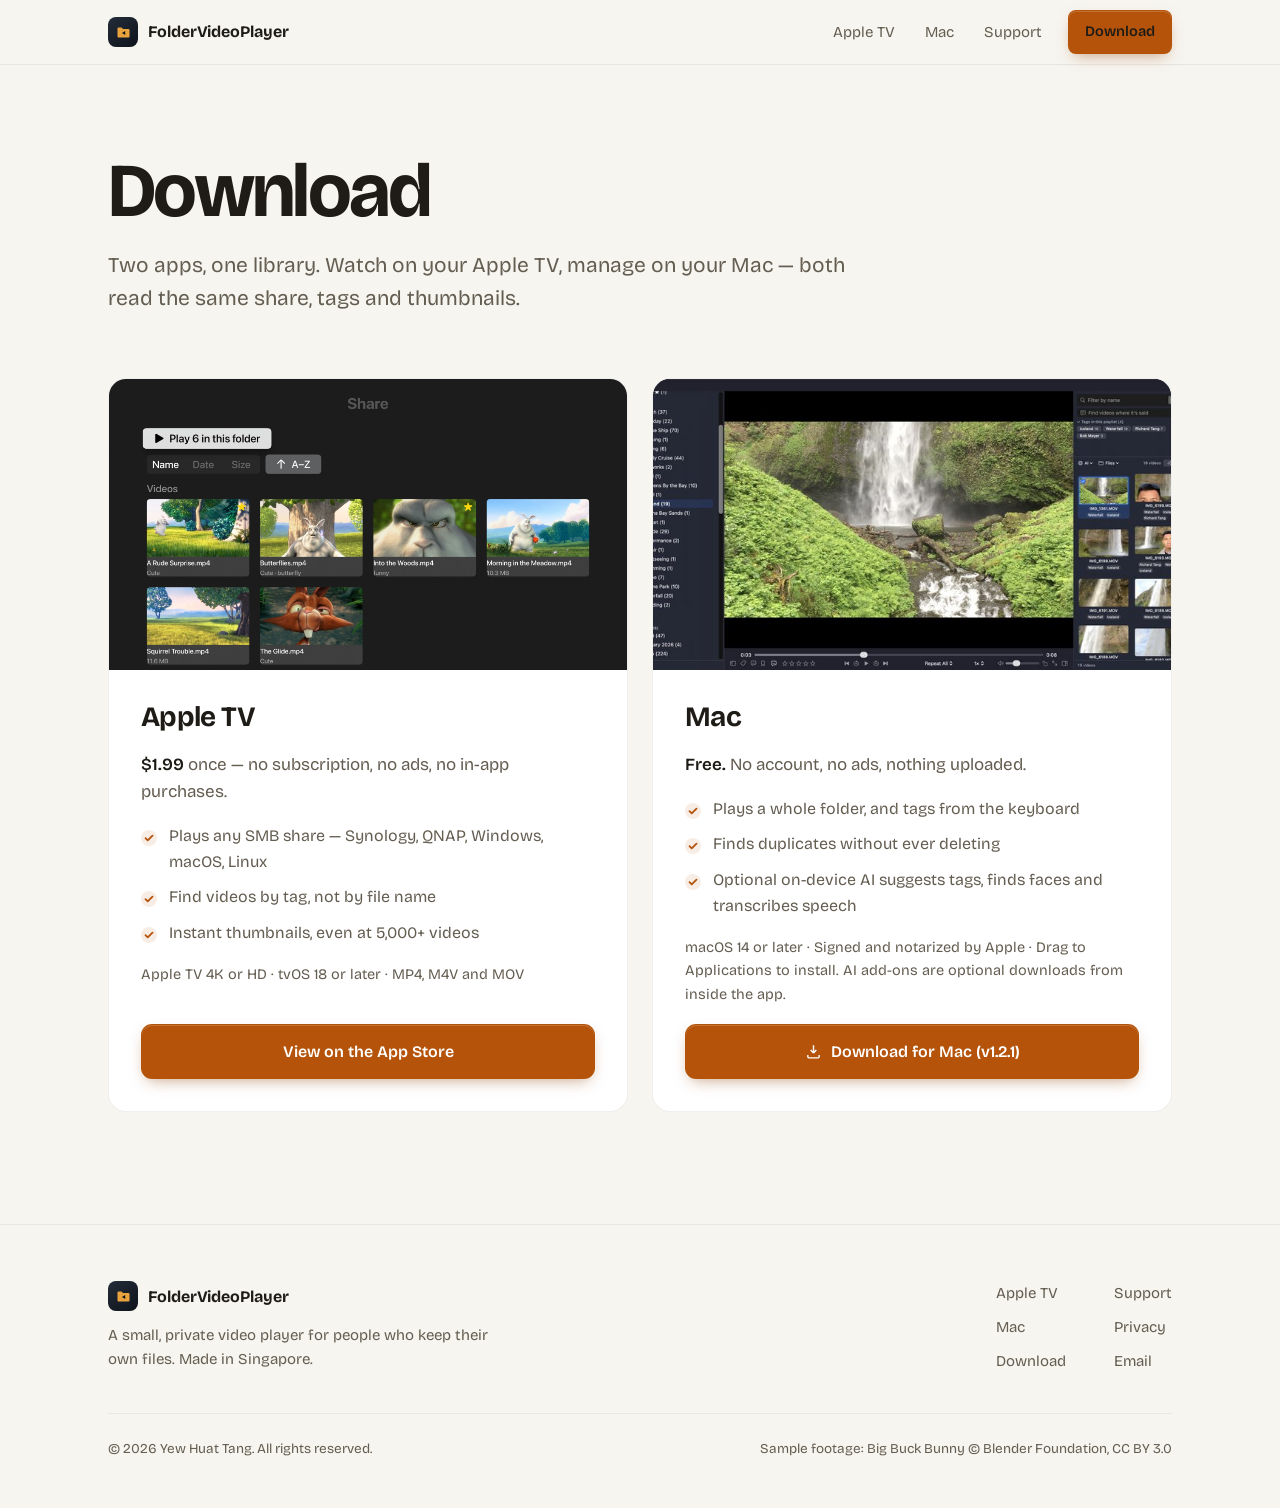
==== download.html @ 803bd21a "chore(site): download buttons point at Mac 1.2.1 Co-Authored-By: Claude Opus 5.5 <noreply@anthropic." ====
<!DOCTYPE html>
<html lang="en">
<head>
<meta charset="UTF-8">
<meta name="viewport" content="width=device-width, initial-scale=1.0">
<title>Download — FolderVideoPlayer for Apple TV &amp; Mac</title>
<meta name="description" content="Download FolderVideoPlayer: the SMB video player app for Apple TV and the free Mac companion — same shares, same tags, same thumbnails. No accounts, no cloud.">
<link rel="canonical" href="https://foldervideoplayer.tangrick.com/download">
<meta property="og:type" content="website">
<meta property="og:site_name" content="FolderVideoPlayer">
<meta property="og:url" content="https://foldervideoplayer.tangrick.com/download">
<meta property="og:title" content="Download — FolderVideoPlayer for Apple TV &amp; Mac">
<meta property="og:description" content="Download FolderVideoPlayer: the SMB video player app for Apple TV and the free Mac companion — same shares, same tags, same thumbnails. No accounts, no cloud.">
<meta property="og:image" content="https://foldervideoplayer.tangrick.com/img/og.jpg?v=20260928">
<meta name="twitter:card" content="summary_large_image">
<link rel="preconnect" href="https://fonts.googleapis.com">
<link rel="preconnect" href="https://fonts.gstatic.com" crossorigin>
<link href="https://fonts.googleapis.com/css2?family=Bricolage+Grotesque:opsz,wght@12..96,400..700&display=swap" rel="stylesheet">
<link rel="stylesheet" href="/site.css">
<script defer src='https://static.cloudflareinsights.com/beacon.min.js' data-cf-beacon='{"token": "4cf432e0536145aca0c6495345f89d56"}'></script>
</head>
<body>
<a class="skip" href="#main">Skip to content</a>

<header class="top">
  <div class="wrap">
    <a class="brand" href="/" aria-label="FolderVideoPlayer home">
      <span class="mark"><svg viewBox="0 0 24 24" fill="none" aria-hidden="true"><path d="M3.5 6.5A1.5 1.5 0 0 1 5 5h4.2l2 2.2H19a1.5 1.5 0 0 1 1.5 1.5v8.8a1.5 1.5 0 0 1-1.5 1.5H5A1.5 1.5 0 0 1 3.5 17.5v-11Z" fill="#e8a33d"/><path d="M9.8 12.6l4.6-2.6v5.4l-4.6-2.8Z" fill="#0e131b"/></svg></span>
      <span class="name">FolderVideoPlayer</span>
    </a>
    <nav class="nav" aria-label="Main">
      <a href="/">Apple&nbsp;TV</a>
      <a href="/mac">Mac</a>
      <a href="/support">Support</a>
      <a class="btn btn-primary" href="/download" aria-current="page">Download</a>
    </nav>
  </div>
</header>

<main id="main">

  <section class="pagehead">
    <div class="wrap">
      <h1>Download</h1>
      <p class="lede">Two apps, one library. Watch on your Apple&nbsp;TV, manage on your Mac — both read the same share, tags and thumbnails.</p>
    </div>
  </section>

  <section style="padding-top:0;border-top:0">
    <div class="wrap plats">

      <article class="plat" id="apple-tv">
        <div class="shot"><img src="/img/tv-library.jpg?v=20260928" alt="FolderVideoPlayer on Apple TV showing a folder of video thumbnails" width="2000" height="1125"></div>
        <div class="body">
          <h2 style="font-size:28px">Apple&nbsp;TV</h2>
          <p class="muted" data-paid="<b>$1.99</b> once — no subscription, no ads, no in-app purchases."><b>Free until 31&nbsp;Oct&nbsp;2026</b>, then $1.99 once. No subscription.</p>
          <ul class="checks">
            <li>Plays any SMB share — Synology, QNAP, Windows, macOS, Linux</li>
            <li>Find videos by tag, not by file name</li>
            <li>Instant thumbnails, even at 5,000+ videos</li>
          </ul>
          <p class="meta">Apple&nbsp;TV 4K or HD · tvOS&nbsp;18 or later · MP4, M4V and MOV</p>
          <a class="btn btn-primary" href="https://apps.apple.com/app/id6808935262">View on the App Store</a>
        </div>
      </article>

      <article class="plat" id="desktop">
        <div class="shot"><img src="/img/mac-workspace-768.jpg" alt="FolderVideoPlayer for Mac with the tag sidebar, the video playing and poster frames" width="768" height="394" style="aspect-ratio:16/9;object-fit:cover;object-position:top"></div>
        <div class="body">
          <h2 style="font-size:28px">Mac</h2>
          <p class="muted"><b>Free.</b> No account, no ads, nothing uploaded.</p>
          <ul class="checks">
            <li>Plays a whole folder, and tags from the keyboard</li>
            <li>Finds duplicates without ever deleting</li>
            <li>Optional on-device AI suggests tags, finds faces and transcribes speech</li>
          </ul>
          <p class="meta">macOS&nbsp;14 or later · Signed and notarized by Apple · Drag to Applications to install. AI add-ons are optional downloads from inside the app.</p>
          <a class="btn btn-primary" href="https://github.com/tangrick/FolderVideoPlayer/releases/download/v1.2.1/FolderVideoPlayer-v1.2.1.dmg">
            <svg viewBox="0 0 24 24" fill="none" stroke="currentColor" stroke-width="2" aria-hidden="true"><path d="M12 3v11m0 0 4-4m-4 4-4-4"/><path d="M4 17v2.5A1.5 1.5 0 0 0 5.5 21h13a1.5 1.5 0 0 0 1.5-1.5V17"/></svg>
            Download for Mac (v1.2.1)
          </a>
        </div>
      </article>

    </div>
  </section>

</main>

<footer>
  <div class="wrap">
    <div class="foot">
      <div>
        <a class="brand" href="/"><span class="mark"><svg viewBox="0 0 24 24" fill="none" aria-hidden="true"><path d="M3.5 6.5A1.5 1.5 0 0 1 5 5h4.2l2 2.2H19a1.5 1.5 0 0 1 1.5 1.5v8.8a1.5 1.5 0 0 1-1.5 1.5H5A1.5 1.5 0 0 1 3.5 17.5v-11Z" fill="#e8a33d"/><path d="M9.8 12.6l4.6-2.6v5.4l-4.6-2.8Z" fill="#0e131b"/></svg></span>FolderVideoPlayer</a>
        <p>A small, private video player for people who keep their own files. Made in Singapore.</p>
      </div>
      <nav aria-label="Footer">
        <a href="/">Apple&nbsp;TV</a>
        <a href="/support">Support</a>
        <a href="/mac">Mac</a>
        <a href="/privacy">Privacy</a>
        <a href="/download">Download</a>
        <a href="mailto:richardtang@me.com">Email</a>
      </nav>
    </div>
    <div class="fine">
      <span>© 2026 Yew Huat Tang. All rights reserved.</span>
      <span>Sample footage: Big Buck Bunny © Blender Foundation, CC BY 3.0</span>
    </div>
  </div>
</footer>
<script src="/site.js"></script>
</body>
</html>
---- site.css ----
/* FolderVideoPlayer — shared site styles */
:root{
  --bg:#f7f5f0;
  --surface:#ffffff;
  --sunk:#efebe2;
  --ink:#1f1c17;
  --mut:#645d51;
  --line:rgba(40,34,24,.12);
  --line2:rgba(40,34,24,.07);
  --acc:#b45309;
  --acc-deep:#8f4208;
  --acc-soft:rgba(180,83,9,.1);
  --night:#171411;
  --night-ink:#f3efe7;
  --night-mut:#a79f92;
  --night-line:rgba(255,245,230,.1);
  --font:"Bricolage Grotesque",ui-sans-serif,system-ui,-apple-system,sans-serif;
  --r:14px;
  --wrap:1120px;
}
*{margin:0;padding:0;box-sizing:border-box}
html{scroll-behavior:smooth;-webkit-text-size-adjust:100%}
body{
  background:var(--bg);color:var(--ink);
  font-family:var(--font);font-size:17px;line-height:1.6;
  -webkit-font-smoothing:antialiased;
}
img{display:block;max-width:100%;height:auto}
a{color:inherit}
p a,li a,td a{color:var(--acc-deep);text-decoration:underline;text-decoration-thickness:1px;text-underline-offset:3px}
p a:hover,li a:hover{color:var(--acc)}
b,strong{font-weight:600;color:var(--ink)}
::selection{background:rgba(180,83,9,.2)}
:focus-visible{outline:2px solid var(--acc);outline-offset:3px;border-radius:6px}
kbd{font-family:inherit;font-size:.88em;font-weight:600;padding:1px 6px;border:1px solid var(--line);border-bottom-width:2px;border-radius:6px;background:var(--surface)}

.wrap{max-width:var(--wrap);margin:0 auto;padding:0 28px}
.skip{position:absolute;left:-999px;top:8px;background:var(--ink);color:#fff;padding:8px 14px;border-radius:8px;z-index:50}
.skip:focus{left:12px}

/* ---------- header ---------- */
.top{position:sticky;top:0;z-index:30;background:rgba(247,245,240,.9);backdrop-filter:saturate(1.4) blur(12px);-webkit-backdrop-filter:saturate(1.4) blur(12px);border-bottom:1px solid var(--line2)}
.top .wrap{display:flex;align-items:center;justify-content:space-between;height:64px;gap:20px}
.brand{display:flex;align-items:center;gap:10px;font-weight:700;font-size:16px;text-decoration:none;letter-spacing:-.005em}
.mark{width:30px;height:30px;border-radius:8px;flex:0 0 auto;background:linear-gradient(145deg,#232c39,#0e131b);display:grid;place-items:center}
.mark svg{width:17px;height:17px}
.nav{display:flex;align-items:center;gap:6px;font-size:15px}
.nav a{text-decoration:none;color:var(--mut);padding:7px 12px;border-radius:8px;transition:color .2s,background .2s}
.nav a:hover{color:var(--ink);background:var(--sunk)}
.nav a[aria-current="page"]{color:var(--ink);font-weight:600}
.nav .btn{margin-left:8px;padding:9px 16px;font-size:14.5px;color:#fff}
.nav .btn:hover{color:#fff;background:var(--acc-deep)}

/* ---------- buttons ---------- */
.btn{display:inline-flex;align-items:center;justify-content:center;gap:9px;padding:14px 22px;border-radius:11px;font:inherit;font-weight:600;font-size:16px;text-decoration:none;border:1px solid transparent;cursor:pointer;transition:background .2s,border-color .2s,box-shadow .2s,transform .2s}
.btn svg{width:17px;height:17px;flex:0 0 auto}
.btn-primary{background:var(--acc);color:#fff;box-shadow:0 1px 0 rgba(255,255,255,.18) inset,0 6px 16px -6px rgba(143,66,8,.55)}
.btn-primary:hover{background:var(--acc-deep)}
.btn-secondary{background:var(--surface);color:var(--ink);border-color:var(--line)}
.btn-secondary:hover{border-color:rgba(40,34,24,.28)}
.btn:active{transform:translateY(1px)}
.btn:disabled{opacity:.55;cursor:default}
.btns{display:flex;flex-wrap:wrap;gap:12px}

/* ---------- type ---------- */
h1,h2,h3{font-weight:700;letter-spacing:-.025em;line-height:1.08;text-wrap:balance}
h1{font-size:clamp(42px,6.2vw,76px);letter-spacing:-.035em;line-height:1}
h2{font-size:clamp(30px,3.6vw,44px)}
h3{font-size:19px;letter-spacing:-.012em;line-height:1.3}
.lede{font-size:clamp(18px,1.7vw,21px);color:var(--mut);max-width:54ch;line-height:1.55}
.muted{color:var(--mut)}
.small{font-size:14.5px;color:var(--mut)}

/* ---------- sections ---------- */
section{padding:112px 0}
section + section{border-top:1px solid var(--line2)}
.head{max-width:680px;margin-bottom:56px}
.head p{margin-top:16px;color:var(--mut);font-size:18px}

/* hero */
.hero{padding:88px 0 0;overflow:hidden}
.hero h1{max-width:12ch}
.hero .lede{margin-top:24px}
.hero .btns{margin-top:36px}
.hero .note{margin-top:18px;font-size:15px;color:var(--mut)}
.hero .note b{color:var(--acc-deep)}
.screen{margin-top:72px;border-radius:18px 18px 0 0;background:#0c0b0a;padding:10px 10px 0;box-shadow:0 30px 80px -40px rgba(60,40,10,.55)}
.screen img{border-radius:10px 10px 0 0;width:100%;aspect-ratio:16/9;object-fit:cover}
@media (prefers-reduced-motion:no-preference){
  .screen{animation:lift 1.1s cubic-bezier(.16,1,.3,1) both .1s}
  @keyframes lift{from{transform:translateY(48px);box-shadow:0 10px 30px -20px rgba(60,40,10,.3)}}
}

/* three points */
.points{display:grid;grid-template-columns:repeat(3,1fr);gap:48px}
.points > div{border-top:2px solid var(--ink);padding-top:22px}
.points p{margin-top:10px;color:var(--mut);font-size:16px}

/* feature rows */
.row{display:grid;grid-template-columns:1fr 1.25fr;gap:72px;align-items:center}
.row + .row{margin-top:120px}
.row.flip > :first-child{order:2}
.row .text p{margin-top:16px;color:var(--mut)}
.row .text ul{margin-top:20px}
.shot{border-radius:var(--r);overflow:hidden;background:#0c0b0a;box-shadow:0 24px 60px -34px rgba(60,40,10,.5)}
.shot img{width:100%}
.shot.pad{padding:8px}
.shot.pad img{border-radius:8px}
figure figcaption{margin-top:14px;font-size:14.5px;color:var(--mut);max-width:60ch}

/* checklists */
.checks{list-style:none;display:grid;gap:10px}
.checks li{position:relative;padding-left:28px;color:var(--mut)}
.checks li::before{content:"";position:absolute;left:0;top:.42em;width:16px;height:16px;border-radius:50%;background:var(--acc-soft) url("data:image/svg+xml,%3Csvg xmlns='http://www.w3.org/2000/svg' viewBox='0 0 16 16'%3E%3Cpath d='m4.5 8.2 2.2 2.2 4.8-4.8' fill='none' stroke='%23b45309' stroke-width='1.8' stroke-linecap='round' stroke-linejoin='round'/%3E%3C/svg%3E") center/16px no-repeat}
.checks li b{color:var(--ink)}

/* steps */
.steps{list-style:none;counter-reset:s;display:grid;gap:22px;margin-top:28px}
.steps li{counter-increment:s;display:grid;grid-template-columns:32px 1fr;gap:14px;color:var(--mut)}
.steps li::before{content:counter(s);width:32px;height:32px;border-radius:50%;border:1px solid var(--line);background:var(--surface);display:grid;place-items:center;font-weight:700;font-size:14px;color:var(--ink)}
.steps li b{display:block;color:var(--ink);margin-bottom:2px}

/* dark band */
.night{background:var(--night);color:var(--night-ink);border-top:0}
.night + section{border-top:0}
.night h2,.night h3,.night b{color:var(--night-ink)}
.night p,.night .head p,.night .grid2 p,.night .muted{color:var(--night-mut)}
.night .btn-secondary{background:transparent;color:var(--night-ink);border-color:var(--night-line)}
.night .btn-secondary:hover{border-color:rgba(255,245,230,.3)}
.night p a{color:#f0b46a}

/* two-up promo */
.promo{display:grid;grid-template-columns:1fr 1.15fr;gap:64px;align-items:center}
.promo .btns{margin-top:32px}
.promo .shot{box-shadow:0 30px 70px -30px rgba(0,0,0,.7)}

/* facts / pricing */
.facts{display:grid;grid-template-columns:1.1fr 1fr;gap:64px;align-items:start}
.facts dl{display:grid;grid-template-columns:auto 1fr;border-top:1px solid var(--line)}
.facts dt,.facts dd{padding:16px 0;border-bottom:1px solid var(--line)}
.facts dt{font-weight:600;padding-right:28px;white-space:nowrap}
.facts dd{color:var(--mut)}
.price{color:var(--acc-deep);font-size:clamp(34px,4vw,48px);font-weight:700;letter-spacing:-.03em;line-height:1.05}
.price + p{margin-top:12px;color:var(--mut)}

/* tables */
.table{width:100%;border-collapse:collapse;font-size:15.5px}
.table th{text-align:left;font-size:13.5px;font-weight:600;color:var(--mut);padding:0 16px 10px 0;border-bottom:1px solid var(--line)}
.table td{padding:14px 16px 14px 0;border-bottom:1px solid var(--line2);color:var(--mut);vertical-align:top}
.table td:first-child{color:var(--ink);font-weight:600;white-space:nowrap}
.table td:last-child,.table th:last-child{text-align:right;white-space:nowrap;padding-right:0;font-variant-numeric:tabular-nums;color:var(--ink)}

/* feature grid (text only) */
.grid2{display:grid;grid-template-columns:1fr 1fr;gap:48px 64px}
.grid2 p{margin-top:10px;color:var(--mut);font-size:16px}
.ico{width:40px;height:40px;border-radius:10px;background:var(--acc-soft);display:grid;place-items:center;margin-bottom:18px;color:var(--acc)}
.ico svg{width:20px;height:20px}

/* page header (inner pages) */
.pagehead{padding:88px 0 64px}
.pagehead .lede{margin-top:20px}
.pagehead .btns{margin-top:32px}
.pagehead .note{margin-top:16px;font-size:15px;color:var(--mut)}

/* platform panels (download) */
.plats{display:grid;grid-template-columns:1fr 1fr;gap:24px}
.plat{background:var(--surface);border:1px solid var(--line2);border-radius:18px;overflow:hidden;display:flex;flex-direction:column}
.plat .shot{border-radius:0;box-shadow:none}
.plat .body{padding:32px;display:flex;flex-direction:column;gap:18px;flex:1}
.plat .meta{font-size:14.5px;color:var(--mut)}
.plat .checks{font-size:16px}
.plat .btn{margin-top:auto}

/* FAQ */
.faq{max-width:780px;border-top:1px solid var(--line)}
.faq details{border-bottom:1px solid var(--line)}
.faq summary{list-style:none;cursor:pointer;padding:22px 44px 22px 0;position:relative;font-weight:600;font-size:18px;letter-spacing:-.01em}
.faq summary::-webkit-details-marker{display:none}
.faq summary::after{content:"";position:absolute;right:6px;top:50%;width:11px;height:11px;margin-top:-8px;border-right:2px solid var(--mut);border-bottom:2px solid var(--mut);transform:rotate(45deg);transition:transform .25s}
.faq details[open] summary::after{transform:rotate(-135deg);margin-top:-2px}
.faq summary:hover{color:var(--acc-deep)}
.faq .a{padding:0 0 24px;color:var(--mut);max-width:68ch}

/* form */
.form{background:var(--surface);border:1px solid var(--line2);border-radius:18px;padding:36px}
.form .two{display:grid;grid-template-columns:1fr 1fr;gap:0 18px}
.field{margin-bottom:18px}
.field label{display:block;font-size:14.5px;font-weight:600;margin-bottom:7px}
.field label span{color:var(--mut);font-weight:400}
.field input,.field textarea{width:100%;background:var(--bg);border:1px solid var(--line);border-radius:10px;padding:12px 14px;font:inherit;font-size:16px;color:var(--ink);transition:border-color .2s,box-shadow .2s,background .2s}
.field textarea{resize:vertical;min-height:150px}
.field input::placeholder,.field textarea::placeholder{color:#958d80}
.field input:focus,.field textarea:focus{outline:none;background:var(--surface);border-color:var(--acc);box-shadow:0 0 0 3px rgba(180,83,9,.15)}
.field input[type="file"]{padding:10px 12px;cursor:pointer}
.field input[type="file"]::file-selector-button{font:inherit;font-size:14.5px;font-weight:600;color:var(--ink);background:var(--surface);border:1px solid var(--line);border-radius:8px;padding:7px 13px;margin-right:12px;cursor:pointer;transition:border-color .2s}
.field input[type="file"]::file-selector-button:hover{border-color:var(--acc);color:var(--acc-deep)}
.picnote{margin-top:8px}
.pics{list-style:none;display:grid;gap:8px;margin-top:14px}
.pics li{display:flex;align-items:center;gap:12px;padding:8px;border:1px solid var(--line2);border-radius:10px;background:var(--surface);font-size:14.5px}
.pics img{width:60px;height:40px;object-fit:cover;border-radius:6px;background:var(--sunk);flex:0 0 auto}
.pics span{flex:1;min-width:0;overflow:hidden;text-overflow:ellipsis;white-space:nowrap;color:var(--mut)}
.pics .rm{font:inherit;font-size:14px;font-weight:600;color:var(--acc-deep);background:none;border:0;padding:6px 8px;border-radius:8px;cursor:pointer}
.pics .rm:hover{background:var(--acc-soft)}
.formrow{display:flex;align-items:center;gap:18px;flex-wrap:wrap}
.formstatus{margin-top:18px;font-size:15px;font-weight:600;display:none;align-items:center;gap:9px}
.formstatus.ok{color:#17693a;display:flex}
.formstatus.err{color:#a8231b;display:flex}
.formstatus .i{width:18px;height:18px;flex:0 0 auto}
.support{display:grid;grid-template-columns:1.35fr 1fr;gap:64px;align-items:start}
.support > *{min-width:0}
.aside h3{margin-bottom:10px}
.aside p{color:var(--mut);font-size:16px}
.aside p + h3{margin-top:36px}

/* long-form (privacy) */
.prose{max-width:720px}
.prose h2{font-size:26px;margin:56px 0 14px}
.prose p,.prose li{color:var(--mut)}
.prose p + p{margin-top:14px}
.prose ul{margin:14px 0 14px 22px;display:grid;gap:8px}
.prose .callout{margin-top:20px;padding:18px 20px;border-radius:12px;background:var(--sunk);font-size:16px}

/* CTA band */
.cta-band{text-align:center}
.cta-band h2{max-width:18ch;margin:0 auto}
.cta-band p{margin:16px auto 0;max-width:52ch;color:var(--mut);font-size:18px}
.cta-band .btns{justify-content:center;margin-top:32px}

/* ---------- footer ---------- */
footer{border-top:1px solid var(--line2);padding:56px 0 48px;font-size:15px}
.foot{display:flex;justify-content:space-between;gap:40px;flex-wrap:wrap}
.foot p{color:var(--mut);margin-top:12px;max-width:38ch}
.foot nav{display:grid;grid-template-columns:repeat(2,auto);gap:10px 48px;align-content:start}
.foot nav a{color:var(--mut);text-decoration:none}
.foot nav a:hover{color:var(--ink)}
.fine{margin-top:40px;padding-top:24px;border-top:1px solid var(--line2);display:flex;justify-content:space-between;gap:12px 32px;flex-wrap:wrap;color:var(--mut);font-size:13.5px}

/* ---------- responsive ---------- */
@media (max-width:900px){
  section{padding:88px 0}
  .row,.promo,.facts,.support,.plats{grid-template-columns:1fr;gap:40px}
  .row.flip > :first-child{order:0}
  .row + .row{margin-top:88px}
  .points{grid-template-columns:1fr;gap:36px}
  .grid2{grid-template-columns:1fr;gap:40px}
}
@media (max-width:600px){
  body{font-size:16px}
  .wrap{padding:0 20px}
  section{padding:72px 0}
  .brand .name{display:none}
  .top .wrap{gap:8px}
  .nav{gap:0;font-size:14px}
  .nav a{padding:7px 7px}
  .nav .btn{margin-left:4px;padding:8px 11px;font-size:14px}
  .hero{padding-top:56px}
  .screen{margin-top:48px;padding:6px 6px 0;border-radius:12px 12px 0 0}
  .pagehead{padding:56px 0 40px}
  .btns .btn{flex:1 1 100%}
  .form{padding:0;background:none;border:0;border-radius:0}
  .form .field input,.form .field textarea{background:var(--surface)}
  .form .two{grid-template-columns:1fr}
  .facts dl{grid-template-columns:1fr}
  .facts dt{padding-bottom:2px;border-bottom:0}
  .facts dd{padding-top:0}
  .table td:first-child{white-space:normal}
}
@media (prefers-reduced-motion:reduce){*{transition:none!important;animation:none!important;scroll-behavior:auto!important}}
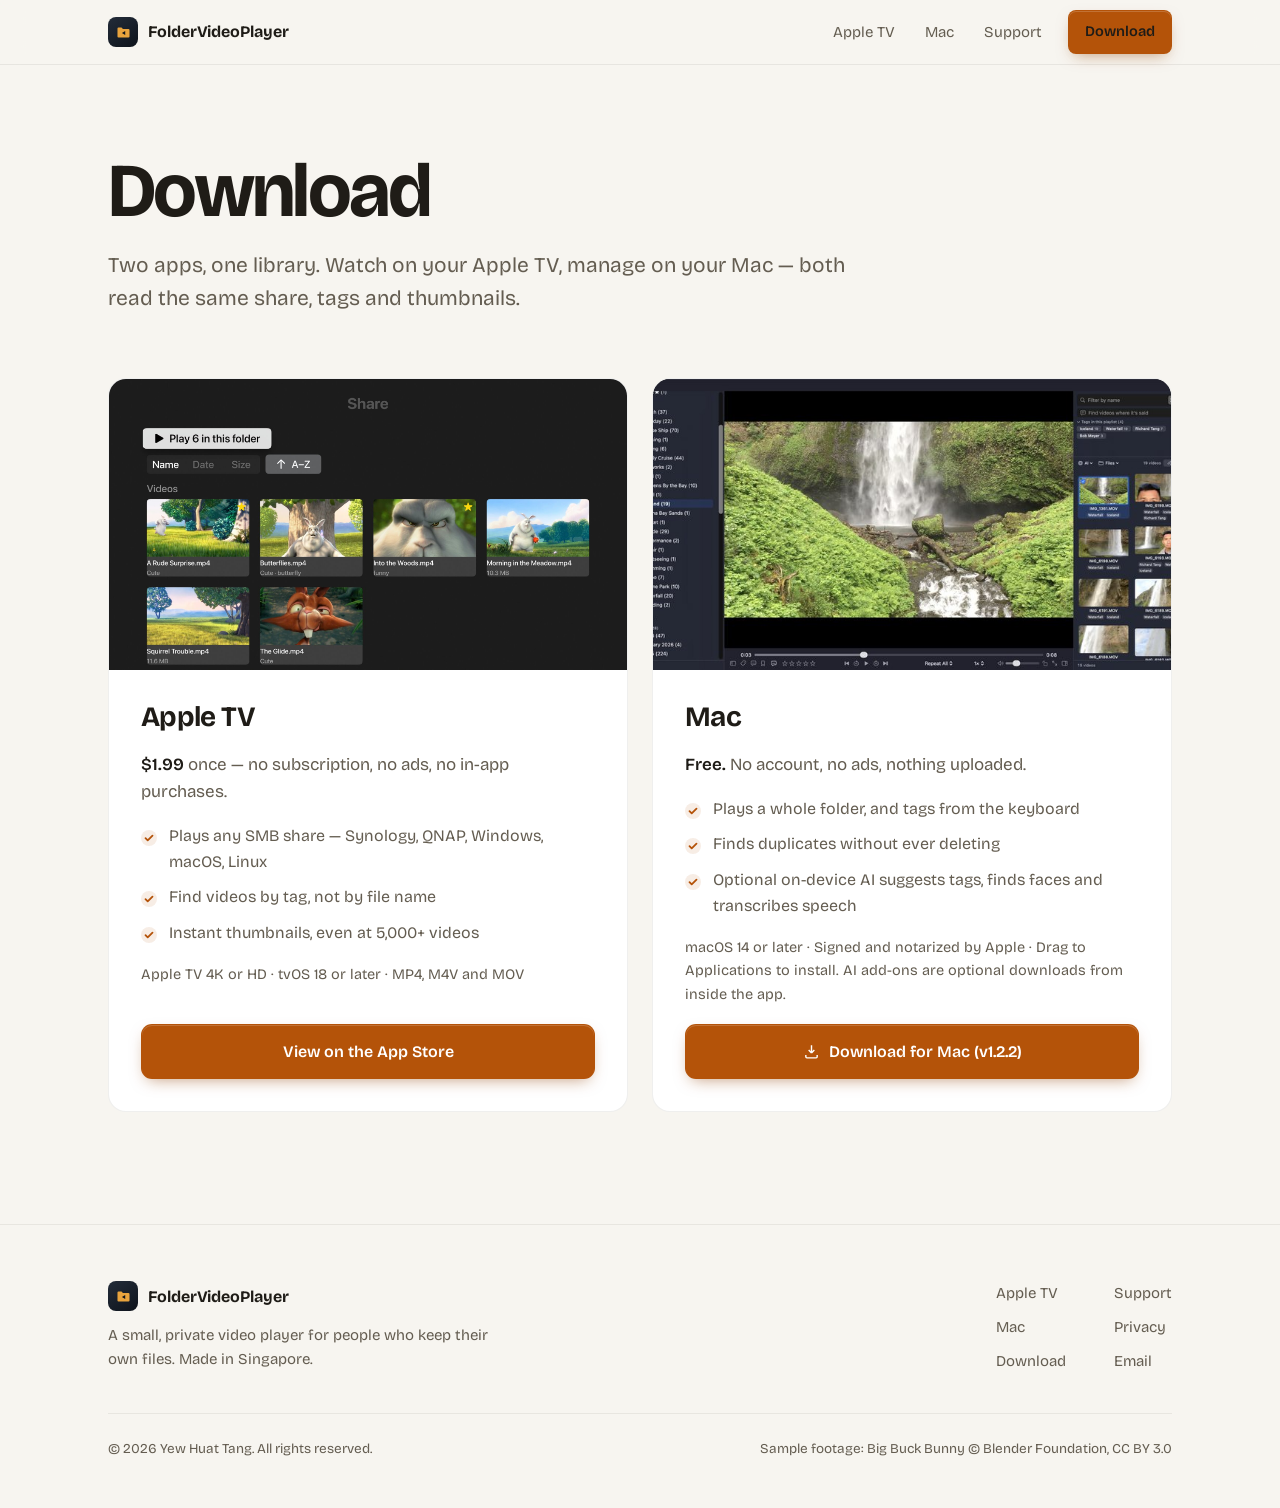
==== commit 341e2e0f: "chore(site): download buttons point at Mac 1.2.2 Co-Authored-By: Claude Sonnet 5.5 <noreply@anthropi" ====
--- a/download.html
+++ b/download.html
@@ -75,9 +75,9 @@
             <li>Optional on-device AI suggests tags, finds faces and transcribes speech</li>
           </ul>
           <p class="meta">macOS&nbsp;14 or later · Signed and notarized by Apple · Drag to Applications to install. AI add-ons are optional downloads from inside the app.</p>
-          <a class="btn btn-primary" href="https://github.com/tangrick/FolderVideoPlayer/releases/download/v1.2.1/FolderVideoPlayer-v1.2.1.dmg">
+          <a class="btn btn-primary" href="https://github.com/tangrick/FolderVideoPlayer/releases/download/v1.2.2/FolderVideoPlayer-v1.2.2.dmg">
             <svg viewBox="0 0 24 24" fill="none" stroke="currentColor" stroke-width="2" aria-hidden="true"><path d="M12 3v11m0 0 4-4m-4 4-4-4"/><path d="M4 17v2.5A1.5 1.5 0 0 0 5.5 21h13a1.5 1.5 0 0 0 1.5-1.5V17"/></svg>
-            Download for Mac (v1.2.1)
+            Download for Mac (v1.2.2)
           </a>
         </div>
       </article>
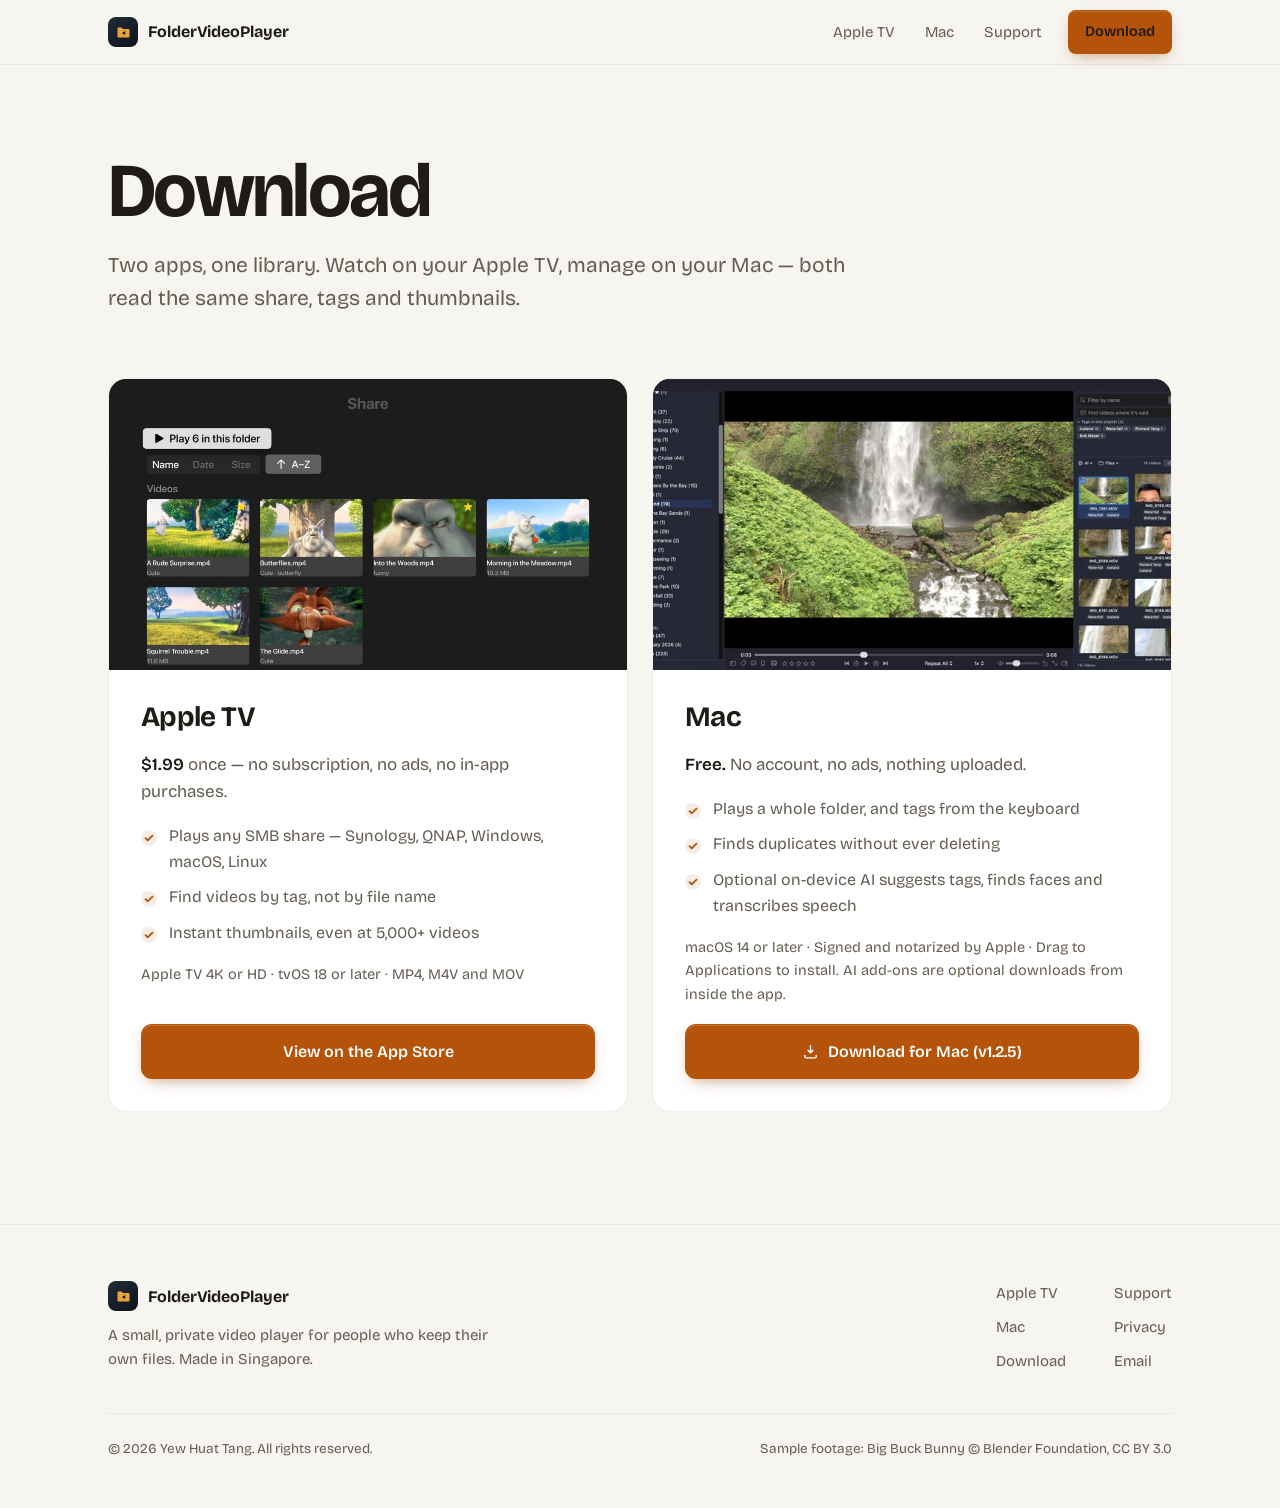
==== commit 3cb2c08e: "chore(site): download buttons point at Mac 1.2.5 Co-Authored-By: Claude Opus 5.5 <noreply@anthropic." ====
--- a/download.html
+++ b/download.html
@@ -75,9 +75,9 @@
             <li>Optional on-device AI suggests tags, finds faces and transcribes speech</li>
           </ul>
           <p class="meta">macOS&nbsp;14 or later · Signed and notarized by Apple · Drag to Applications to install. AI add-ons are optional downloads from inside the app.</p>
-          <a class="btn btn-primary" href="https://github.com/tangrick/FolderVideoPlayer/releases/download/v1.2.2/FolderVideoPlayer-v1.2.2.dmg">
+          <a class="btn btn-primary" href="https://github.com/tangrick/FolderVideoPlayer/releases/download/v1.2.5/FolderVideoPlayer-v1.2.5.dmg">
             <svg viewBox="0 0 24 24" fill="none" stroke="currentColor" stroke-width="2" aria-hidden="true"><path d="M12 3v11m0 0 4-4m-4 4-4-4"/><path d="M4 17v2.5A1.5 1.5 0 0 0 5.5 21h13a1.5 1.5 0 0 0 1.5-1.5V17"/></svg>
-            Download for Mac (v1.2.2)
+            Download for Mac (v1.2.5)
           </a>
         </div>
       </article>
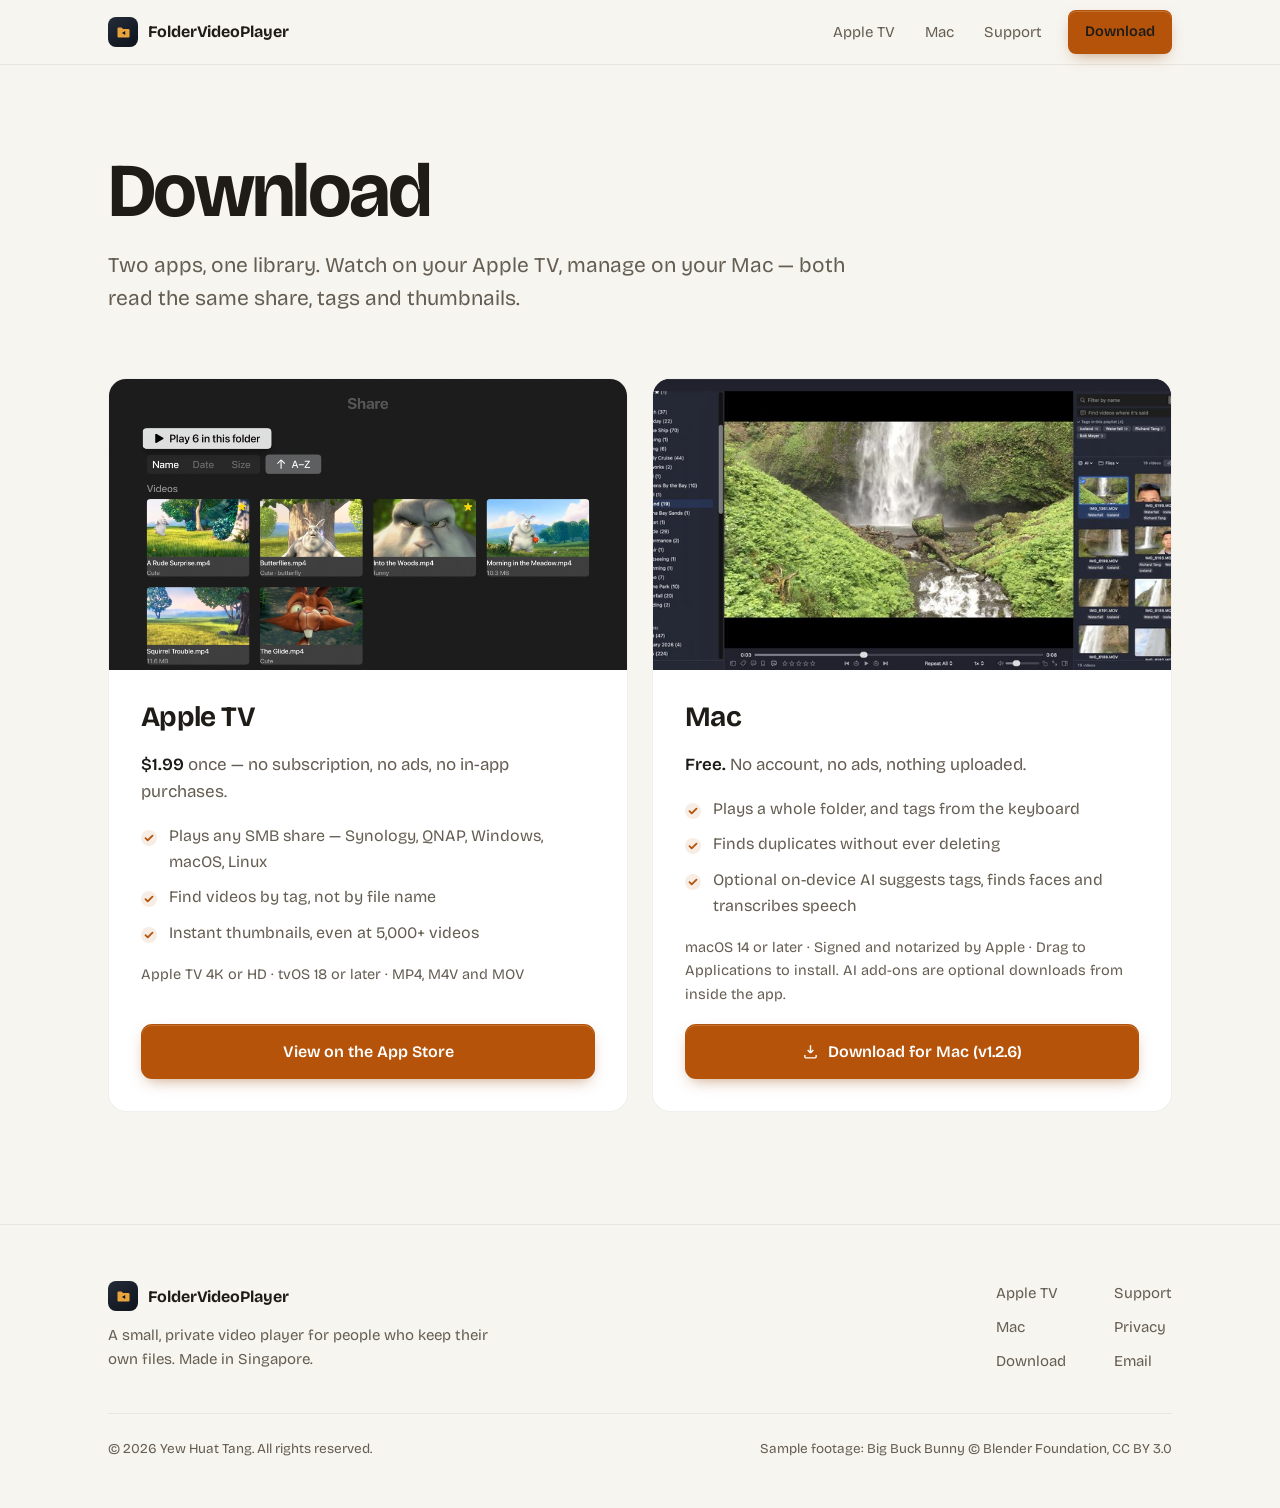
==== commit bd7c940d: "chore(site): download buttons point at Mac 1.2.6" ====
--- a/download.html
+++ b/download.html
@@ -75,9 +75,9 @@
             <li>Optional on-device AI suggests tags, finds faces and transcribes speech</li>
           </ul>
           <p class="meta">macOS&nbsp;14 or later · Signed and notarized by Apple · Drag to Applications to install. AI add-ons are optional downloads from inside the app.</p>
-          <a class="btn btn-primary" href="https://github.com/tangrick/FolderVideoPlayer/releases/download/v1.2.5/FolderVideoPlayer-v1.2.5.dmg">
+          <a class="btn btn-primary" href="https://github.com/tangrick/FolderVideoPlayer/releases/download/v1.2.6/FolderVideoPlayer-v1.2.6.dmg">
             <svg viewBox="0 0 24 24" fill="none" stroke="currentColor" stroke-width="2" aria-hidden="true"><path d="M12 3v11m0 0 4-4m-4 4-4-4"/><path d="M4 17v2.5A1.5 1.5 0 0 0 5.5 21h13a1.5 1.5 0 0 0 1.5-1.5V17"/></svg>
-            Download for Mac (v1.2.5)
+            Download for Mac (v1.2.6)
           </a>
         </div>
       </article>
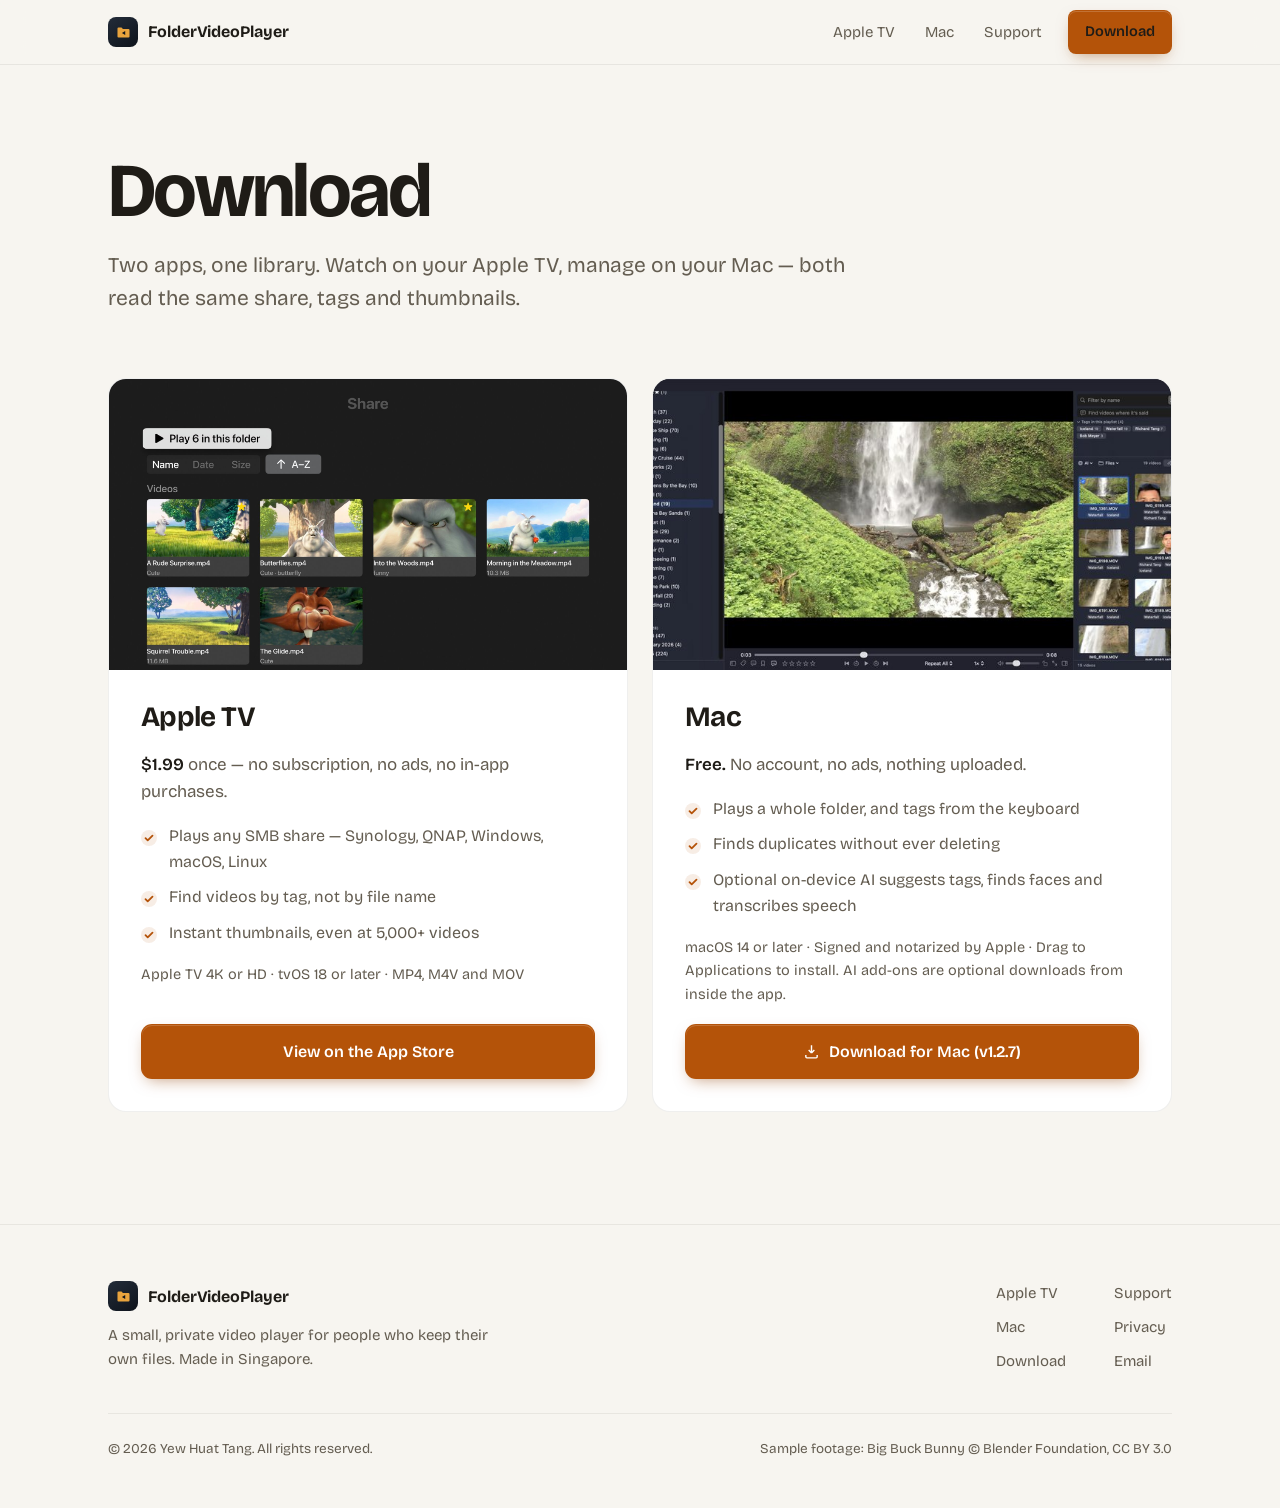
==== commit 5c247507: "chore(site): download buttons point at Mac 1.2.7 Co-Authored-By: Claude Opus 5.5 <noreply@anthropic." ====
--- a/download.html
+++ b/download.html
@@ -75,9 +75,9 @@
             <li>Optional on-device AI suggests tags, finds faces and transcribes speech</li>
           </ul>
           <p class="meta">macOS&nbsp;14 or later · Signed and notarized by Apple · Drag to Applications to install. AI add-ons are optional downloads from inside the app.</p>
-          <a class="btn btn-primary" href="https://github.com/tangrick/FolderVideoPlayer/releases/download/v1.2.6/FolderVideoPlayer-v1.2.6.dmg">
+          <a class="btn btn-primary" href="https://github.com/tangrick/FolderVideoPlayer/releases/download/v1.2.7/FolderVideoPlayer-v1.2.7.dmg">
             <svg viewBox="0 0 24 24" fill="none" stroke="currentColor" stroke-width="2" aria-hidden="true"><path d="M12 3v11m0 0 4-4m-4 4-4-4"/><path d="M4 17v2.5A1.5 1.5 0 0 0 5.5 21h13a1.5 1.5 0 0 0 1.5-1.5V17"/></svg>
-            Download for Mac (v1.2.6)
+            Download for Mac (v1.2.7)
           </a>
         </div>
       </article>
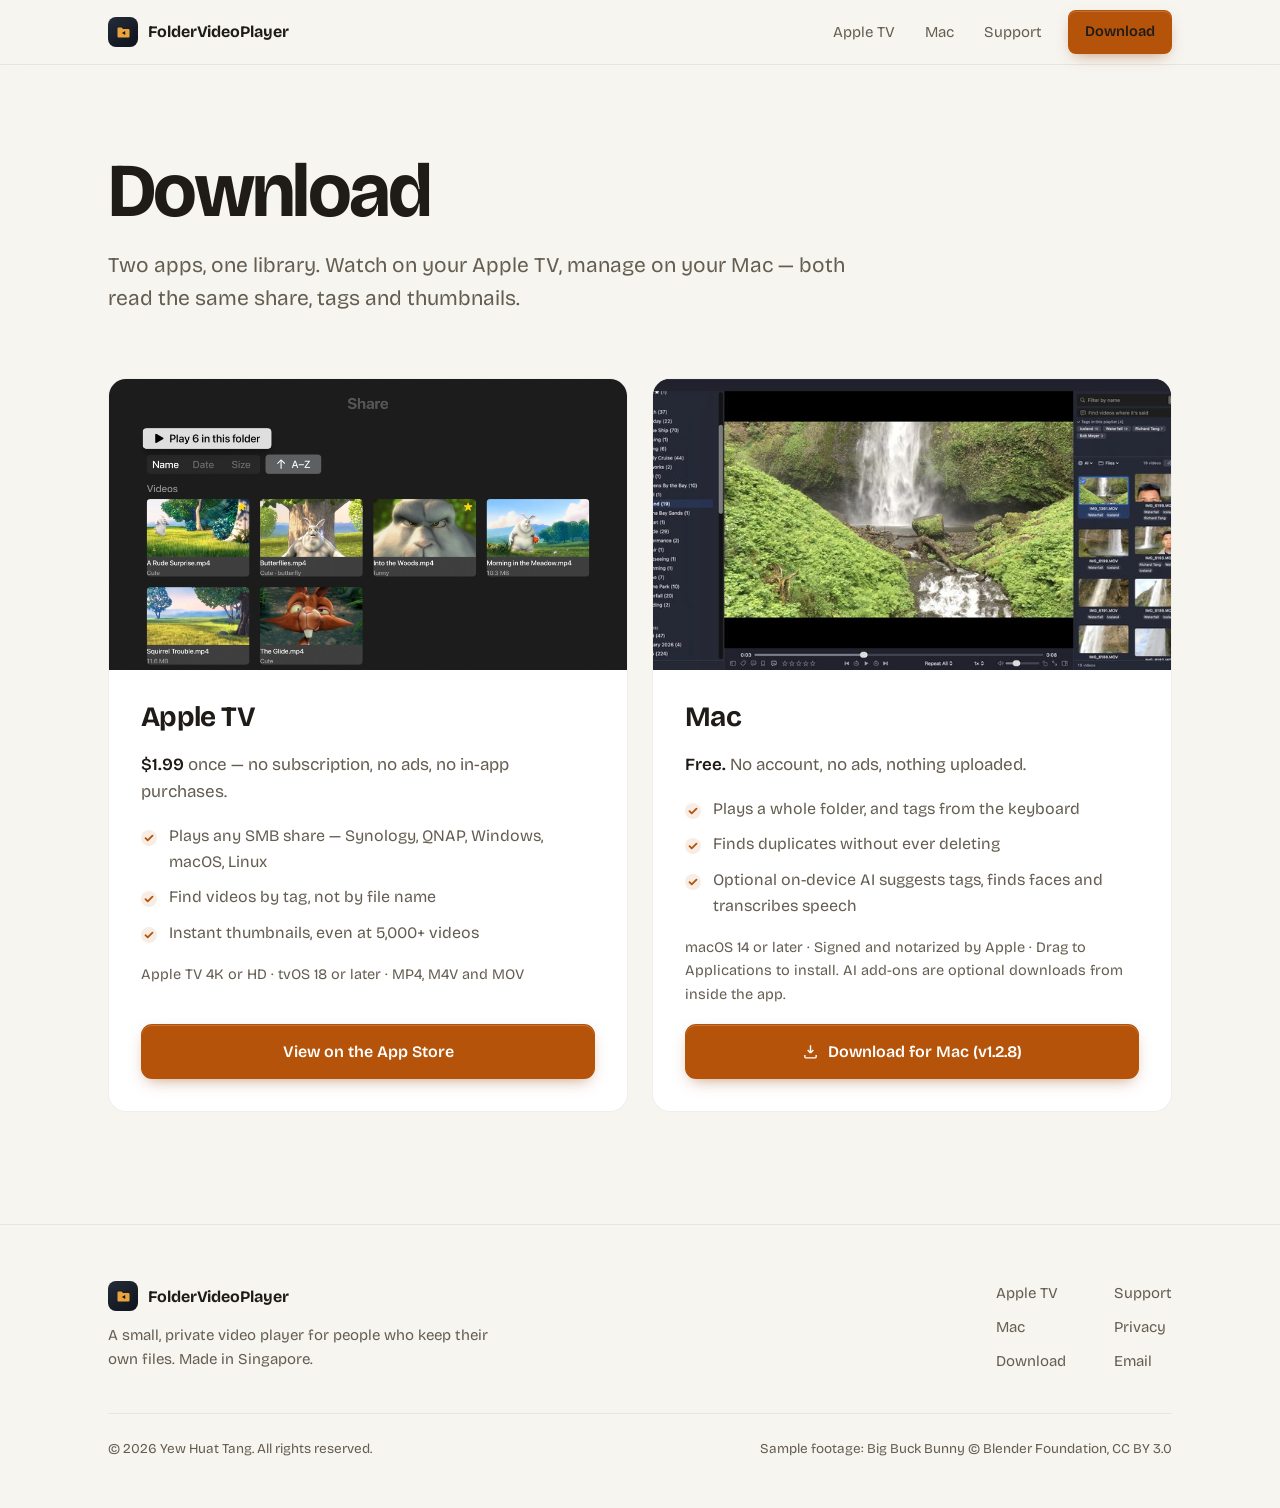
==== commit b72bfd4f: "chore(site): download buttons point at Mac 1.2.8 Co-Authored-By: Claude Opus 5.5 <noreply@anthropic." ====
--- a/download.html
+++ b/download.html
@@ -75,9 +75,9 @@
             <li>Optional on-device AI suggests tags, finds faces and transcribes speech</li>
           </ul>
           <p class="meta">macOS&nbsp;14 or later · Signed and notarized by Apple · Drag to Applications to install. AI add-ons are optional downloads from inside the app.</p>
-          <a class="btn btn-primary" href="https://github.com/tangrick/FolderVideoPlayer/releases/download/v1.2.7/FolderVideoPlayer-v1.2.7.dmg">
+          <a class="btn btn-primary" href="https://github.com/tangrick/FolderVideoPlayer/releases/download/v1.2.8/FolderVideoPlayer-v1.2.8.dmg">
             <svg viewBox="0 0 24 24" fill="none" stroke="currentColor" stroke-width="2" aria-hidden="true"><path d="M12 3v11m0 0 4-4m-4 4-4-4"/><path d="M4 17v2.5A1.5 1.5 0 0 0 5.5 21h13a1.5 1.5 0 0 0 1.5-1.5V17"/></svg>
-            Download for Mac (v1.2.7)
+            Download for Mac (v1.2.8)
           </a>
         </div>
       </article>
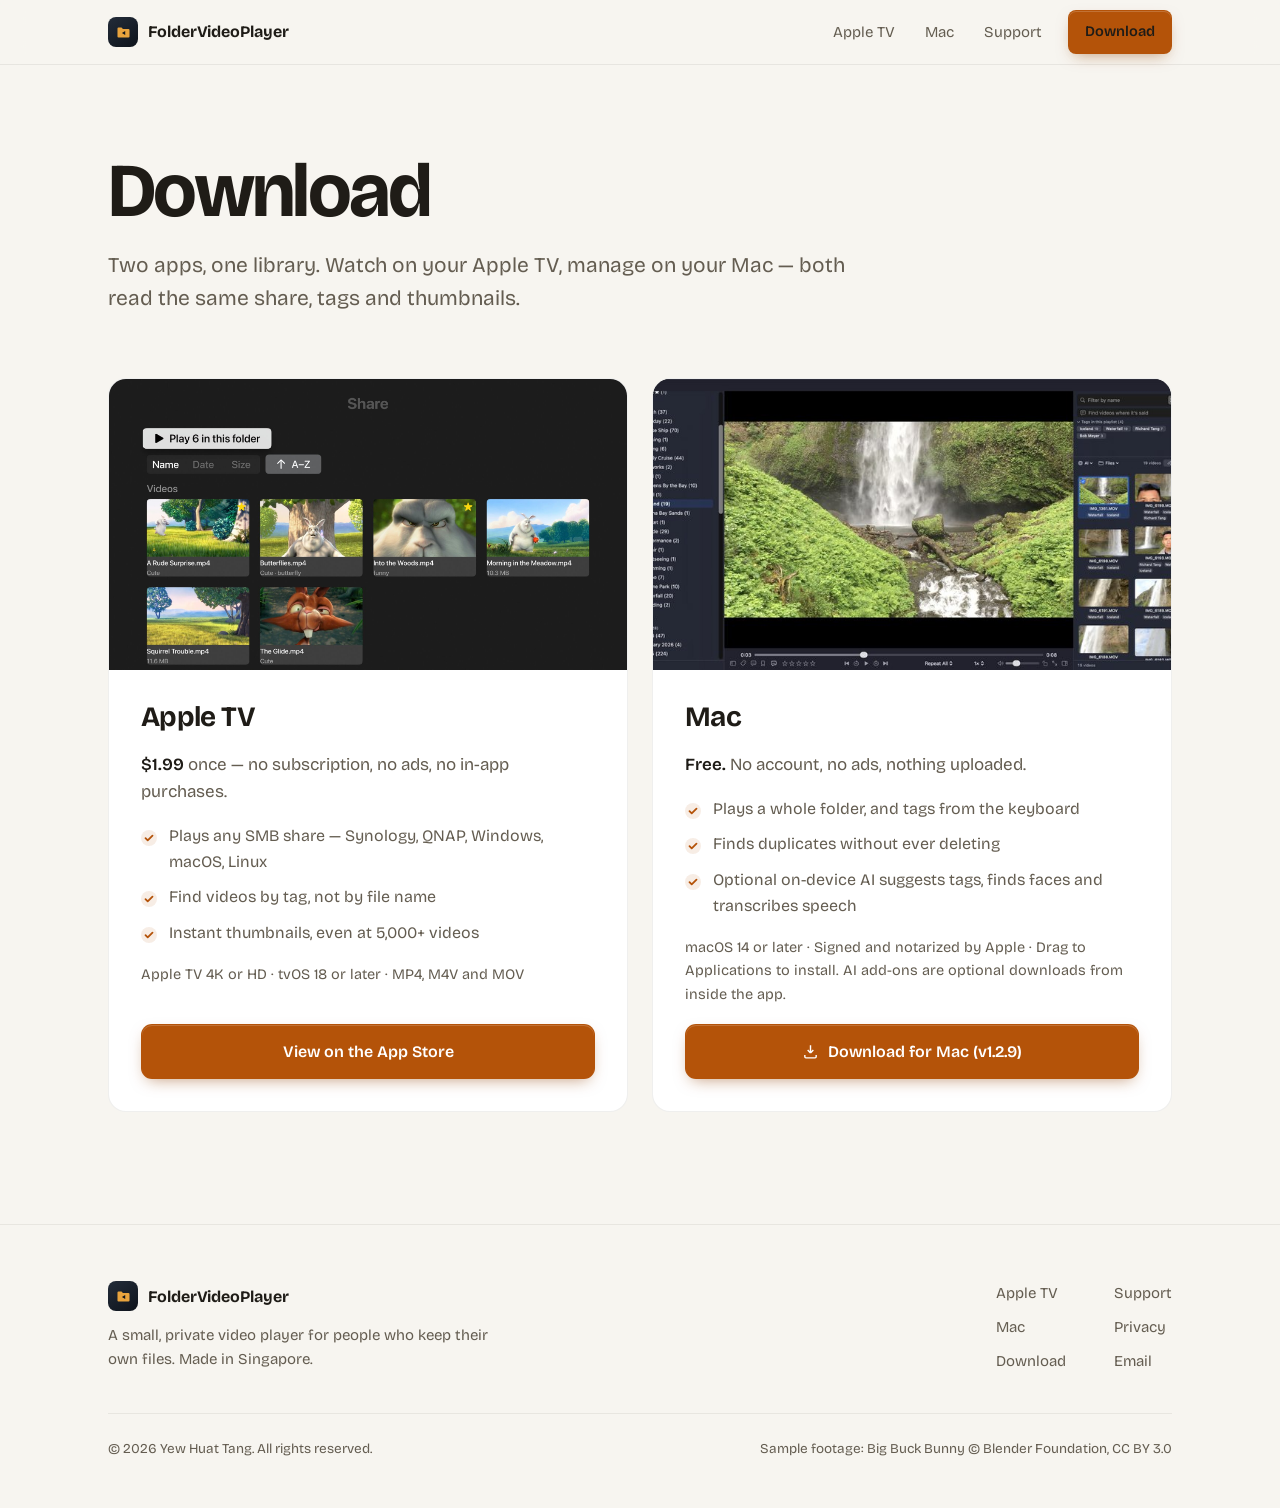
==== commit 91611396: "chore(site): download buttons point at Mac 1.2.9 Co-Authored-By: Claude Opus 5.5 <noreply@anthropic." ====
--- a/download.html
+++ b/download.html
@@ -75,9 +75,9 @@
             <li>Optional on-device AI suggests tags, finds faces and transcribes speech</li>
           </ul>
           <p class="meta">macOS&nbsp;14 or later · Signed and notarized by Apple · Drag to Applications to install. AI add-ons are optional downloads from inside the app.</p>
-          <a class="btn btn-primary" href="https://github.com/tangrick/FolderVideoPlayer/releases/download/v1.2.8/FolderVideoPlayer-v1.2.8.dmg">
+          <a class="btn btn-primary" href="https://github.com/tangrick/FolderVideoPlayer/releases/download/v1.2.9/FolderVideoPlayer-v1.2.9.dmg">
             <svg viewBox="0 0 24 24" fill="none" stroke="currentColor" stroke-width="2" aria-hidden="true"><path d="M12 3v11m0 0 4-4m-4 4-4-4"/><path d="M4 17v2.5A1.5 1.5 0 0 0 5.5 21h13a1.5 1.5 0 0 0 1.5-1.5V17"/></svg>
-            Download for Mac (v1.2.8)
+            Download for Mac (v1.2.9)
           </a>
         </div>
       </article>
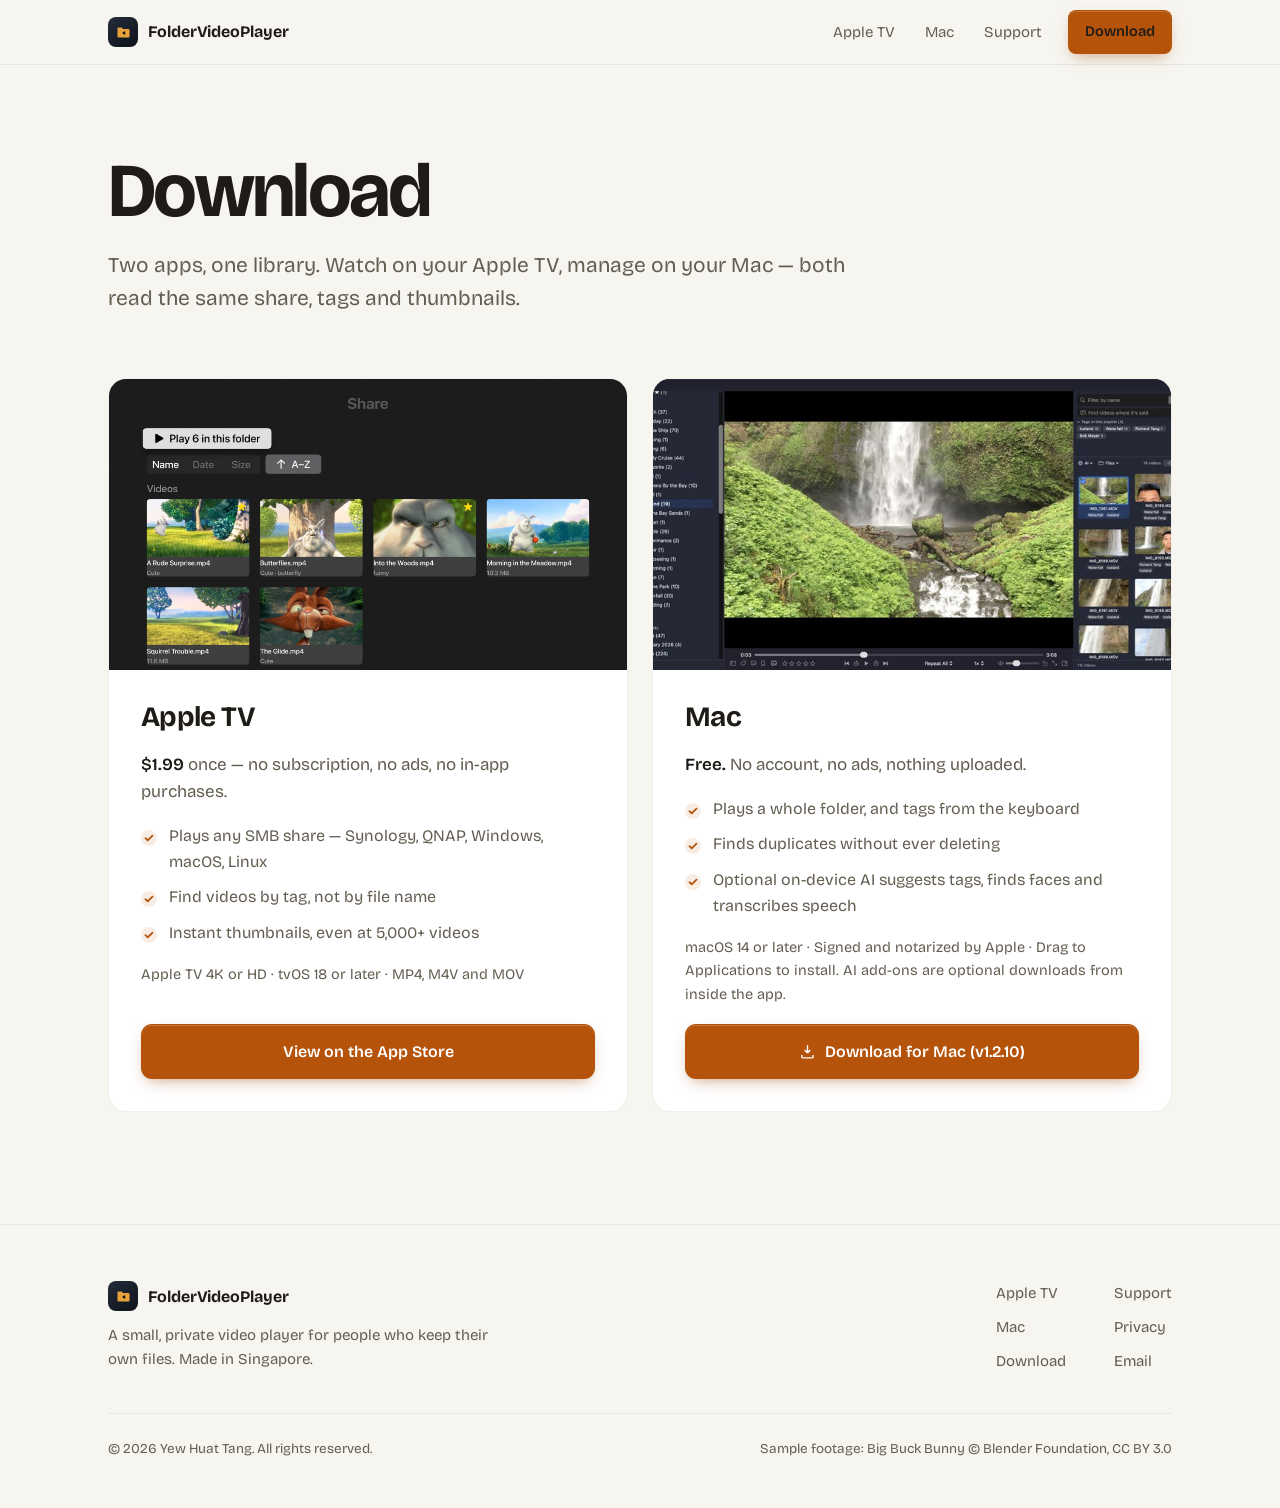
==== commit 289a3e26: "chore(site): download buttons point at Mac 1.2.10 Co-Authored-By: Claude Opus 5.5 <noreply@anthropic" ====
--- a/download.html
+++ b/download.html
@@ -75,9 +75,9 @@
             <li>Optional on-device AI suggests tags, finds faces and transcribes speech</li>
           </ul>
           <p class="meta">macOS&nbsp;14 or later · Signed and notarized by Apple · Drag to Applications to install. AI add-ons are optional downloads from inside the app.</p>
-          <a class="btn btn-primary" href="https://github.com/tangrick/FolderVideoPlayer/releases/download/v1.2.9/FolderVideoPlayer-v1.2.9.dmg">
+          <a class="btn btn-primary" href="https://github.com/tangrick/FolderVideoPlayer/releases/download/v1.2.10/FolderVideoPlayer-v1.2.10.dmg">
             <svg viewBox="0 0 24 24" fill="none" stroke="currentColor" stroke-width="2" aria-hidden="true"><path d="M12 3v11m0 0 4-4m-4 4-4-4"/><path d="M4 17v2.5A1.5 1.5 0 0 0 5.5 21h13a1.5 1.5 0 0 0 1.5-1.5V17"/></svg>
-            Download for Mac (v1.2.9)
+            Download for Mac (v1.2.10)
           </a>
         </div>
       </article>
